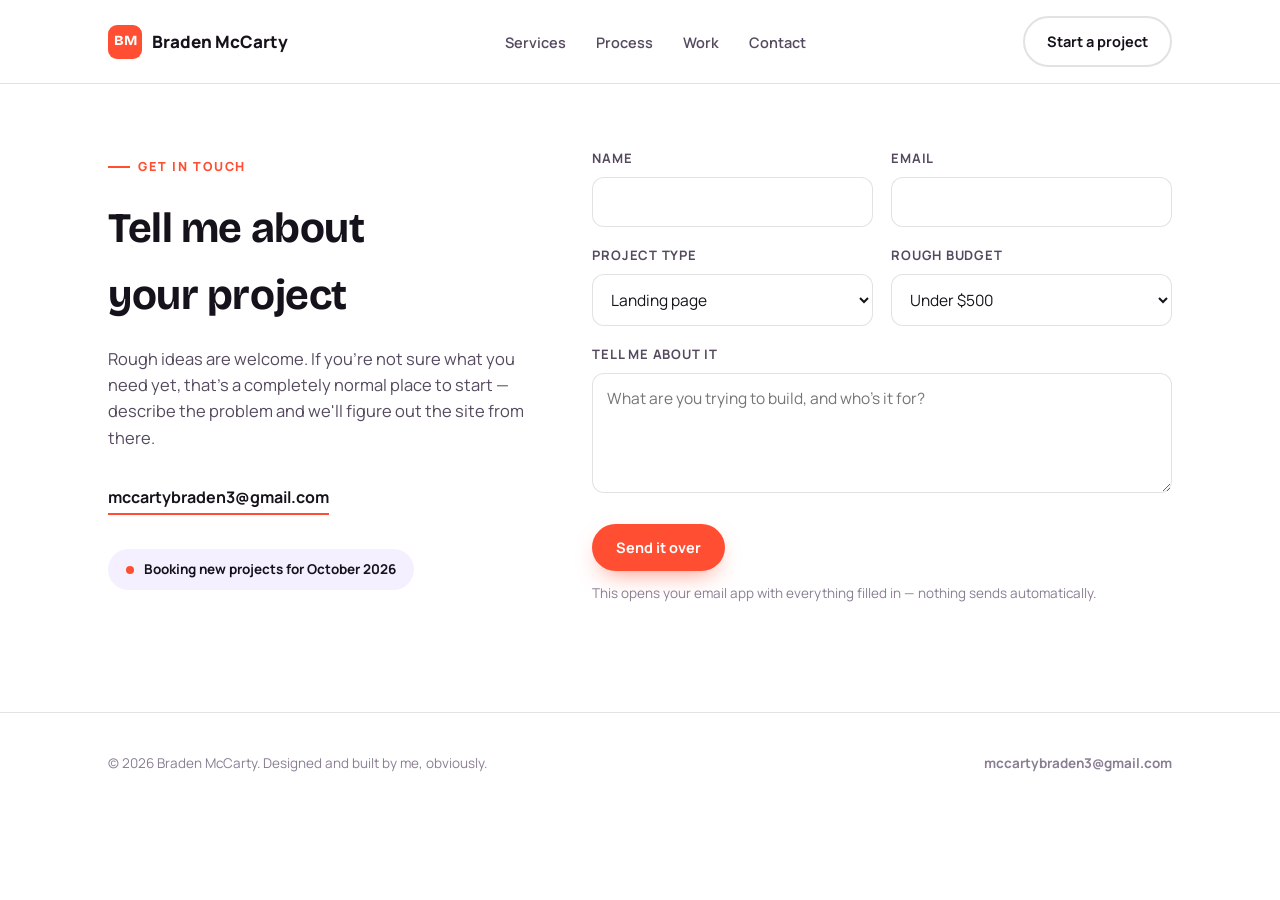
==== contact.html @ 34902991 "Split site into Home, Services, Work, Contact pages" ====
<!DOCTYPE html>
<html lang="en">
<head>
<meta charset="UTF-8">
<meta name="viewport" content="width=device-width, initial-scale=1.0">
<title>Contact — Braden McCarty Web Design</title>
<meta name="description" content="Tell me about your project — rough ideas welcome. Booking new projects for October 2026.">
<link rel="preconnect" href="https://fonts.googleapis.com">
<link rel="stylesheet" href="https://fonts.googleapis.com/css2?family=Bricolage+Grotesque:opsz,wght@12..96,400..800&family=Manrope:wght@400;500;600;700;800&display=swap">
<link rel="stylesheet" href="styles.css">
</head>
<body>

<nav class="nav">
  <div class="nav-row">
    <a href="index.html" class="brand">
      <span class="brand-mark">BM</span>
      Braden McCarty
    </a>
    <ul class="nav-links">
      <li><a href="services.html">Services</a></li>
      <li><a href="index.html#process">Process</a></li>
      <li><a href="work.html">Work</a></li>
      <li><a href="contact.html">Contact</a></li>
    </ul>
    <div class="nav-actions">
      <a href="contact.html" class="btn btn-outline">Start a project</a>
    </div>
    <button class="menu-toggle" aria-label="Open menu" aria-expanded="false" id="menuToggle">
      <svg viewBox="0 0 24 24" fill="none" stroke="currentColor" stroke-width="2" stroke-linecap="round"><line x1="4" y1="7" x2="20" y2="7"/><line x1="4" y1="12" x2="20" y2="12"/><line x1="4" y1="17" x2="20" y2="17"/></svg>
    </button>
  </div>
</nav>

<div class="mobile-menu" id="mobileMenu">
  <div class="mobile-menu-top">
    <span class="brand" style="color:#fff;">
      <span class="brand-mark" style="background:#fff;color:var(--accent-violet);">BM</span>
      Braden McCarty
    </span>
    <button class="mobile-menu-close" aria-label="Close menu" id="menuClose">
      <svg viewBox="0 0 24 24" fill="none" stroke="currentColor" stroke-width="2" stroke-linecap="round"><line x1="5" y1="5" x2="19" y2="19"/><line x1="19" y1="5" x2="5" y2="19"/></svg>
    </button>
  </div>
  <ul class="mobile-menu-links">
    <li><a href="services.html">Services</a></li>
    <li><a href="index.html#process">Process</a></li>
    <li><a href="work.html">Work</a></li>
    <li><a href="contact.html">Contact</a></li>
  </ul>
</div>

<main>

  <section style="padding-top:64px;">
    <div class="wrap contact-grid">
      <div class="contact-side">
        <span class="eyebrow" style="color:var(--accent-flame);">Get in touch</span>
        <h2>Tell me about your project</h2>
        <p>Rough ideas are welcome. If you're not sure what you need yet, that's a completely normal place to start — describe the problem and we'll figure out the site from there.</p>

        <div class="contact-direct">
          <a href="mailto:mccartybraden3@gmail.com">mccartybraden3@gmail.com</a>
        </div>

        <span class="availability"><span class="dot"></span> Booking new projects for October 2026</span>
      </div>

      <form id="contactForm">
        <div class="form-row">
          <div>
            <label for="name">Name</label>
            <input type="text" id="name" name="name" required autocomplete="name">
          </div>
          <div>
            <label for="email">Email</label>
            <input type="email" id="email" name="email" required autocomplete="email">
          </div>
        </div>

        <div class="form-row">
          <div>
            <label for="type">Project type</label>
            <select id="type" name="type">
              <option>Landing page</option>
              <option>Business site</option>
              <option>Custom build</option>
              <option>Not sure yet</option>
            </select>
          </div>
          <div>
            <label for="budget">Rough budget</label>
            <select id="budget" name="budget">
              <option>Under $500</option>
              <option>$500 – $1,500</option>
              <option>$1,500 – $3,000</option>
              <option>Let's talk about it</option>
            </select>
          </div>
        </div>

        <div>
          <label for="message">Tell me about it</label>
          <textarea id="message" name="message" required placeholder="What are you trying to build, and who's it for?"></textarea>
        </div>

        <div class="form-submit">
          <button type="submit" class="btn btn-primary">Send it over</button>
          <span class="form-note">This opens your email app with everything filled in — nothing sends automatically.</span>
        </div>
      </form>
    </div>
  </section>

</main>

<footer>
  <div class="wrap footer-row">
    <span>© 2026 Braden McCarty. Designed and built by me, obviously.</span>
    <a href="mailto:mccartybraden3@gmail.com">mccartybraden3@gmail.com</a>
  </div>
</footer>

<script>
  (function () {
    var toggle = document.getElementById('menuToggle');
    var close = document.getElementById('menuClose');
    var menu = document.getElementById('mobileMenu');

    function openMenu() {
      menu.classList.add('open');
      toggle.setAttribute('aria-expanded', 'true');
    }
    function closeMenu() {
      menu.classList.remove('open');
      toggle.setAttribute('aria-expanded', 'false');
    }

    toggle.addEventListener('click', openMenu);
    close.addEventListener('click', closeMenu);
    menu.querySelectorAll('a').forEach(function (a) {
      a.addEventListener('click', closeMenu);
    });

    var form = document.getElementById('contactForm');
    form.addEventListener('submit', function (e) {
      e.preventDefault();
      var name = form.name.value.trim();
      var email = form.email.value.trim();
      var type = form.type.value;
      var budget = form.budget.value;
      var message = form.message.value.trim();

      var subject = 'New project inquiry from ' + name;
      var body =
        'Name: ' + name + '\n' +
        'Email: ' + email + '\n' +
        'Project type: ' + type + '\n' +
        'Budget: ' + budget + '\n\n' +
        message;

      var mailto = 'mailto:mccartybraden3@gmail.com' +
        '?subject=' + encodeURIComponent(subject) +
        '&body=' + encodeURIComponent(body);

      window.location.href = mailto;
    });
  })();
</script>

</body>
</html>
---- styles.css ----
:root {
    --ground: #ffffff;
    --ink: #16121b;
    --ink-soft: #55495f;
    --ink-faint: #8a7e93;
    --accent-flame: #ff4e32;
    --accent-flame-ink: #ffffff;
    --accent-violet: #5b3df6;
    --accent-violet-ink: #ffffff;
    --accent-lime: #c6ff3d;
    --accent-sun: #ffc933;
    --surface-tint: #f4f0ff;
    --surface-warm: #fff3ec;
    --line: rgba(22, 18, 27, 0.12);
    --card-bg: #ffffff;
    --shadow: rgba(22, 18, 27, 0.14);
  }

  @media (prefers-color-scheme: dark) {
    :root:not([data-theme="light"]) {
      --ground: #14101b;
      --ink: #f6f2ff;
      --ink-soft: #c3b8d1;
      --ink-faint: #8f82a0;
      --accent-flame: #ff6a4d;
      --accent-flame-ink: #16101d;
      --accent-violet: #8c7aff;
      --accent-violet-ink: #14101b;
      --accent-lime: #d4ff6b;
      --accent-sun: #ffd65c;
      --surface-tint: #1e1830;
      --surface-warm: #241a22;
      --line: rgba(246, 242, 255, 0.14);
      --card-bg: #1b1526;
      --shadow: rgba(0, 0, 0, 0.45);
    }
  }

  :root[data-theme="dark"] {
    --ground: #14101b;
    --ink: #f6f2ff;
    --ink-soft: #c3b8d1;
    --ink-faint: #8f82a0;
    --accent-flame: #ff6a4d;
    --accent-flame-ink: #16101d;
    --accent-violet: #8c7aff;
    --accent-violet-ink: #14101b;
    --accent-lime: #d4ff6b;
    --accent-sun: #ffd65c;
    --surface-tint: #1e1830;
    --surface-warm: #241a22;
    --line: rgba(246, 242, 255, 0.14);
    --card-bg: #1b1526;
    --shadow: rgba(0, 0, 0, 0.45);
  }

  * { box-sizing: border-box; }

  html {
    scroll-behavior: smooth;
  }

  body {
    margin: 0;
    background: var(--ground);
    color: var(--ink);
    font-family: "Manrope", ui-sans-serif, system-ui, -apple-system, "Segoe UI", sans-serif;
    font-size: 17px;
    line-height: 1.6;
    -webkit-font-smoothing: antialiased;
  }

  img { max-width: 100%; }

  h1, h2, h3 {
    font-family: "Bricolage Grotesque", "Manrope", ui-sans-serif, system-ui, sans-serif;
    text-wrap: balance;
    margin: 0;
    letter-spacing: -0.01em;
  }

  a { color: inherit; }

  .wrap {
    max-width: 1120px;
    margin: 0 auto;
    padding: 0 28px;
  }

  .eyebrow {
    display: inline-flex;
    align-items: center;
    gap: 8px;
    text-transform: uppercase;
    font-size: 12.5px;
    font-weight: 800;
    letter-spacing: 0.14em;
    margin-bottom: 18px;
  }
  .eyebrow::before {
    content: "";
    width: 22px;
    height: 2px;
    background: currentColor;
    display: inline-block;
  }

  /* ---------- nav ---------- */
  .nav {
    position: sticky;
    top: 0;
    z-index: 50;
    background: color-mix(in srgb, var(--ground) 88%, transparent);
    backdrop-filter: blur(10px);
    border-bottom: 1px solid var(--line);
  }
  .nav-row {
    display: flex;
    align-items: center;
    justify-content: space-between;
    padding: 16px 28px;
    max-width: 1120px;
    margin: 0 auto;
  }
  .brand {
    display: flex;
    align-items: center;
    gap: 10px;
    text-decoration: none;
    font-weight: 800;
    font-size: 17px;
    color: var(--ink);
  }
  .brand-mark {
    width: 34px;
    height: 34px;
    border-radius: 9px;
    background: var(--accent-flame);
    color: var(--accent-flame-ink);
    display: grid;
    place-items: center;
    font-family: "Bricolage Grotesque", sans-serif;
    font-weight: 800;
    font-size: 14px;
    flex: none;
  }
  .nav-links {
    display: flex;
    align-items: center;
    gap: 30px;
    list-style: none;
    margin: 0;
    padding: 0;
  }
  .nav-links a {
    text-decoration: none;
    font-weight: 600;
    font-size: 14.5px;
    color: var(--ink-soft);
    transition: color 0.15s ease;
  }
  .nav-links a:hover { color: var(--ink); }
  .nav-actions { display: flex; align-items: center; gap: 18px; }

  .btn {
    display: inline-flex;
    align-items: center;
    justify-content: center;
    gap: 8px;
    padding: 12px 22px;
    border-radius: 999px;
    font-weight: 700;
    font-size: 14.5px;
    text-decoration: none;
    border: 2px solid transparent;
    cursor: pointer;
    transition: transform 0.15s ease, box-shadow 0.15s ease, background 0.15s ease, color 0.15s ease;
    font-family: inherit;
  }
  .btn:hover { transform: translateY(-2px); }
  .btn-primary {
    background: var(--accent-flame);
    color: var(--accent-flame-ink);
    box-shadow: 0 10px 24px -10px color-mix(in srgb, var(--accent-flame) 70%, transparent);
  }
  .btn-primary:hover { box-shadow: 0 14px 30px -10px color-mix(in srgb, var(--accent-flame) 80%, transparent); }
  .btn-ghost-light {
    background: transparent;
    color: #ffffff;
    border-color: rgba(255, 255, 255, 0.5);
  }
  .btn-ghost-light:hover { border-color: #fff; background: rgba(255,255,255,0.08); }
  .btn-outline {
    background: transparent;
    color: var(--ink);
    border-color: var(--line);
  }
  .btn-outline:hover { border-color: var(--ink); }

  .menu-toggle {
    display: none;
    background: none;
    border: none;
    cursor: pointer;
    padding: 8px;
    color: var(--ink);
  }
  .menu-toggle svg { display: block; width: 24px; height: 24px; }

  .mobile-menu {
    display: none;
    position: fixed;
    inset: 0;
    z-index: 60;
    background: var(--accent-violet);
    color: var(--accent-violet-ink);
    flex-direction: column;
    padding: 24px 28px;
  }
  .mobile-menu.open { display: flex; }
  .mobile-menu-top {
    display: flex;
    justify-content: space-between;
    align-items: center;
  }
  .mobile-menu-close {
    background: none;
    border: none;
    color: inherit;
    cursor: pointer;
    padding: 8px;
  }
  .mobile-menu-links {
    list-style: none;
    padding: 0;
    margin: 48px 0 0;
    display: flex;
    flex-direction: column;
    gap: 26px;
  }
  .mobile-menu-links a {
    text-decoration: none;
    color: inherit;
    font-family: "Bricolage Grotesque", sans-serif;
    font-size: 34px;
    font-weight: 700;
  }

  @media (max-width: 780px) {
    .nav-links { display: none; }
    .nav-actions .btn-outline { display: none; }
    .menu-toggle { display: inline-flex; }
  }

  /* ---------- section base ---------- */
  section { padding: 108px 0; position: relative; }
  .section-warm { background: var(--surface-warm); }
  .section-tint { background: var(--surface-tint); }

  .section-head {
    max-width: 620px;
    margin: 0 0 56px;
  }
  .section-head h2 { font-size: clamp(30px, 4vw, 44px); font-weight: 700; }
  .section-head p { color: var(--ink-soft); font-size: 17.5px; margin-top: 14px; }

  /* ---------- hero ---------- */
  .hero {
    background: var(--accent-violet);
    color: #ffffff;
    padding: 84px 0 96px;
    overflow: hidden;
    position: relative;
  }
  .hero .wrap { position: relative; z-index: 2; }
  .hero-shape {
    position: absolute;
    border-radius: 50%;
    filter: blur(0px);
    opacity: 0.9;
  }
  .hero-shape.s1 {
    width: 420px; height: 420px;
    background: color-mix(in srgb, #ffffff 14%, transparent);
    top: -160px; right: -120px;
    animation: float-a 14s ease-in-out infinite;
  }
  .hero-shape.s2 {
    width: 220px; height: 220px;
    background: var(--accent-lime);
    opacity: 0.9;
    bottom: -80px; right: 12%;
    border-radius: 38% 62% 55% 45% / 45% 40% 60% 55%;
    animation: float-b 11s ease-in-out infinite;
  }
  .hero-shape.s3 {
    width: 140px; height: 140px;
    background: var(--accent-sun);
    top: 18%; right: 4%;
    border-radius: 42% 58% 62% 38% / 40% 45% 55% 60%;
    animation: float-a 9s ease-in-out infinite reverse;
  }
  @keyframes float-a {
    0%, 100% { transform: translateY(0) translateX(0); }
    50% { transform: translateY(24px) translateX(-14px); }
  }
  @keyframes float-b {
    0%, 100% { transform: translateY(0) rotate(0deg); }
    50% { transform: translateY(-18px) rotate(8deg); }
  }
  @media (prefers-reduced-motion: reduce) {
    .hero-shape { animation: none !important; }
  }

  .hero-badge {
    display: inline-flex;
    align-items: center;
    gap: 9px;
    background: rgba(255,255,255,0.14);
    border: 1px solid rgba(255,255,255,0.28);
    padding: 8px 16px 8px 10px;
    border-radius: 999px;
    font-size: 13.5px;
    font-weight: 700;
    margin-bottom: 30px;
  }
  .hero-badge .dot {
    width: 8px; height: 8px; border-radius: 50%;
    background: var(--accent-lime);
    flex: none;
  }

  .hero h1 {
    font-size: clamp(38px, 6vw, 68px);
    font-weight: 700;
    line-height: 1.06;
    max-width: 16ch;
  }
  .hero-sub {
    margin-top: 24px;
    font-size: 19px;
    max-width: 46ch;
    color: rgba(255,255,255,0.86);
  }
  .hero-ctas {
    display: flex;
    gap: 14px;
    flex-wrap: wrap;
    margin-top: 36px;
  }

  /* ---------- services ---------- */
  .services-grid {
    display: grid;
    grid-template-columns: repeat(3, 1fr);
    gap: 24px;
  }
  @media (max-width: 900px) {
    .services-grid { grid-template-columns: 1fr; }
  }
  .service-card {
    background: var(--card-bg);
    border: 1px solid var(--line);
    border-radius: 20px;
    padding: 32px 28px;
    display: flex;
    flex-direction: column;
    gap: 18px;
  }
  .service-card .tag {
    width: 46px; height: 46px;
    border-radius: 13px;
    display: grid;
    place-items: center;
    font-family: "Bricolage Grotesque", sans-serif;
    font-weight: 800;
    font-size: 15px;
    color: #16121b;
  }
  .service-card h3 { font-size: 22px; font-weight: 700; }
  .service-card p { color: var(--ink-soft); font-size: 15.5px; margin: 0; }
  .service-card ul {
    list-style: none;
    padding: 0;
    margin: 4px 0 0;
    display: flex;
    flex-direction: column;
    gap: 9px;
  }
  .service-card li {
    font-size: 14.5px;
    color: var(--ink-soft);
    display: flex;
    gap: 9px;
    align-items: baseline;
  }
  .service-card li::before {
    content: "";
    width: 6px; height: 6px;
    border-radius: 50%;
    background: var(--accent-flame);
    flex: none;
    transform: translateY(-2px);
  }
  .service-quote-link {
    margin-top: auto;
    font-weight: 700;
    font-size: 14.5px;
    text-decoration: none;
    display: inline-flex;
    align-items: center;
    gap: 6px;
    color: var(--ink);
    padding-top: 6px;
  }
  .service-quote-link svg { width: 15px; height: 15px; transition: transform 0.15s ease; }
  .service-quote-link:hover svg { transform: translateX(3px); }

  .services-footer {
    margin-top: 44px;
    display: flex;
    align-items: center;
    justify-content: space-between;
    gap: 24px;
    flex-wrap: wrap;
    border-top: 1px solid var(--line);
    padding-top: 32px;
  }
  .services-footer p { margin: 0; color: var(--ink-soft); max-width: 46ch; font-size: 15.5px; }

  /* ---------- process ---------- */
  .process-list {
    display: grid;
    gap: 0;
  }
  .process-step {
    display: grid;
    grid-template-columns: 90px 1fr;
    gap: 24px;
    padding: 30px 0;
    border-top: 1px solid var(--line);
  }
  .process-step:last-child { border-bottom: 1px solid var(--line); }
  .process-num {
    font-family: "Bricolage Grotesque", sans-serif;
    font-size: 15px;
    font-weight: 800;
    color: var(--accent-flame);
    padding-top: 2px;
  }
  .process-step h3 { font-size: 21px; font-weight: 700; margin-bottom: 8px; }
  .process-step p { margin: 0; color: var(--ink-soft); font-size: 15.5px; max-width: 56ch; }

  /* ---------- work / portfolio ---------- */
  .work-grid {
    display: grid;
    grid-template-columns: repeat(3, 1fr);
    gap: 24px;
  }
  @media (max-width: 900px) {
    .work-grid { grid-template-columns: 1fr; }
  }
  .work-card {
    background: var(--card-bg);
    border: 1px solid var(--line);
    border-radius: 20px;
    overflow: hidden;
    box-shadow: 0 18px 34px -22px var(--shadow);
  }
  .mock {
    padding: 16px;
  }
  .mock-chrome {
    display: flex;
    gap: 5px;
    margin-bottom: 12px;
  }
  .mock-chrome span {
    width: 7px; height: 7px; border-radius: 50%;
    background: var(--line);
  }
  .mock-body {
    border-radius: 10px;
    padding: 18px 14px;
    height: 148px;
    display: flex;
    flex-direction: column;
    gap: 8px;
    justify-content: center;
  }
  .mock-bar { height: 9px; border-radius: 5px; background: rgba(255,255,255,0.55); }
  .mock-bar.w60 { width: 60%; }
  .mock-bar.w80 { width: 80%; }
  .mock-bar.w40 { width: 40%; height: 16px; margin-bottom: 4px; }
  .mock-chip { width: 64px; height: 22px; border-radius: 999px; background: rgba(255,255,255,0.7); margin-top: 6px; }
  .work-info { padding: 4px 24px 26px; }
  .work-info h3 { font-size: 18px; font-weight: 700; margin-bottom: 6px; }
  .work-info p { margin: 0; color: var(--ink-soft); font-size: 14.5px; }

  .work-note {
    margin-top: 44px;
    background: var(--card-bg);
    border: 1px dashed var(--line);
    border-radius: 18px;
    padding: 26px 28px;
    display: flex;
    align-items: center;
    justify-content: space-between;
    gap: 20px;
    flex-wrap: wrap;
  }
  .work-note p { margin: 0; color: var(--ink-soft); max-width: 50ch; font-size: 15px; }

  /* ---------- contact ---------- */
  .contact-grid {
    display: grid;
    grid-template-columns: 0.85fr 1.15fr;
    gap: 56px;
  }
  @media (max-width: 860px) {
    .contact-grid { grid-template-columns: 1fr; gap: 40px; }
  }
  .contact-side h2 { font-size: clamp(30px, 4vw, 42px); font-weight: 700; }
  .contact-side p { color: var(--ink-soft); margin-top: 16px; font-size: 16.5px; max-width: 42ch; }
  .contact-direct {
    margin-top: 34px;
    display: flex;
    flex-direction: column;
    gap: 14px;
  }
  .contact-direct a {
    text-decoration: none;
    font-weight: 700;
    font-size: 16px;
    display: inline-flex;
    align-items: center;
    gap: 8px;
    color: var(--ink);
    width: fit-content;
    border-bottom: 2px solid var(--accent-flame);
    padding-bottom: 2px;
  }
  .availability {
    margin-top: 34px;
    display: inline-flex;
    align-items: center;
    gap: 10px;
    background: var(--surface-tint);
    border-radius: 999px;
    padding: 10px 18px;
    font-size: 13.5px;
    font-weight: 700;
  }
  .availability .dot {
    width: 8px; height: 8px; border-radius: 50%;
    background: var(--accent-flame);
  }

  form {
    display: grid;
    gap: 18px;
  }
  .form-row { display: grid; gap: 18px; grid-template-columns: 1fr 1fr; }
  @media (max-width: 560px) { .form-row { grid-template-columns: 1fr; } }
  label {
    font-size: 13px;
    font-weight: 700;
    text-transform: uppercase;
    letter-spacing: 0.06em;
    color: var(--ink-soft);
    display: block;
    margin-bottom: 8px;
  }
  input, select, textarea {
    width: 100%;
    font-family: inherit;
    font-size: 15.5px;
    color: var(--ink);
    background: var(--card-bg);
    border: 1.5px solid var(--line);
    border-radius: 12px;
    padding: 13px 14px;
  }
  input:focus, select:focus, textarea:focus,
  a:focus-visible, button:focus-visible {
    outline: 2.5px solid var(--accent-violet);
    outline-offset: 2px;
  }
  textarea { resize: vertical; min-height: 120px; }
  .form-note { font-size: 13.5px; color: var(--ink-faint); margin-top: -4px; }
  .form-submit {
    display: flex;
    align-items: center;
    gap: 16px;
    flex-wrap: wrap;
    margin-top: 6px;
  }

  /* ---------- footer ---------- */
  footer {
    padding: 40px 0;
    border-top: 1px solid var(--line);
  }
  .footer-row {
    display: flex;
    align-items: center;
    justify-content: space-between;
    gap: 16px;
    flex-wrap: wrap;
    font-size: 13.5px;
    color: var(--ink-faint);
  }
  .footer-row a { text-decoration: none; color: var(--ink-faint); font-weight: 700; }
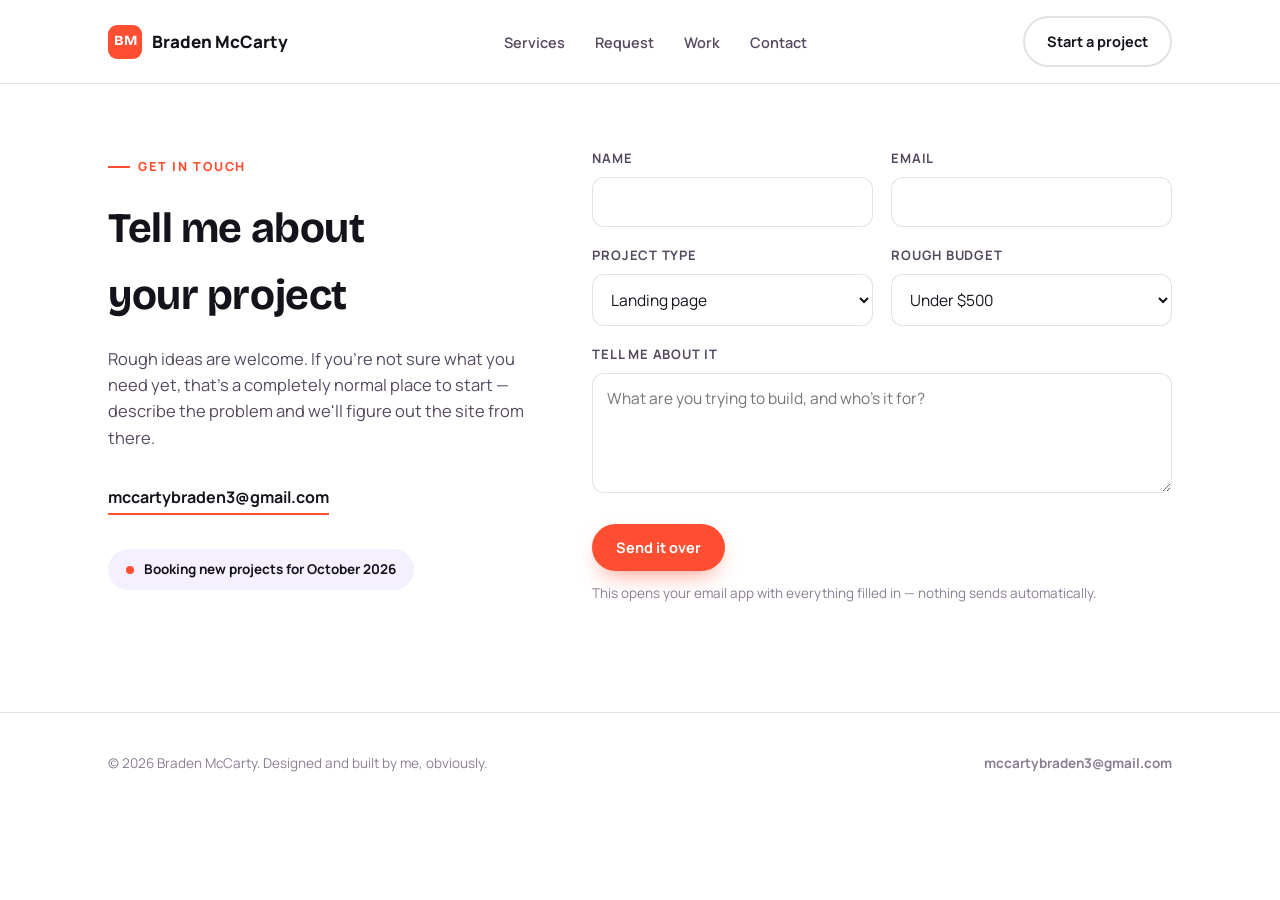
==== commit 930335a8: "Add submit-a-request section with SMS link" ====
--- a/contact.html
+++ b/contact.html
@@ -19,7 +19,7 @@
     </a>
     <ul class="nav-links">
       <li><a href="services.html">Services</a></li>
-      <li><a href="index.html#process">Process</a></li>
+      <li><a href="index.html#request">Request</a></li>
       <li><a href="work.html">Work</a></li>
       <li><a href="contact.html">Contact</a></li>
     </ul>
@@ -44,7 +44,7 @@
   </div>
   <ul class="mobile-menu-links">
     <li><a href="services.html">Services</a></li>
-    <li><a href="index.html#process">Process</a></li>
+    <li><a href="index.html#request">Request</a></li>
     <li><a href="work.html">Work</a></li>
     <li><a href="contact.html">Contact</a></li>
   </ul>
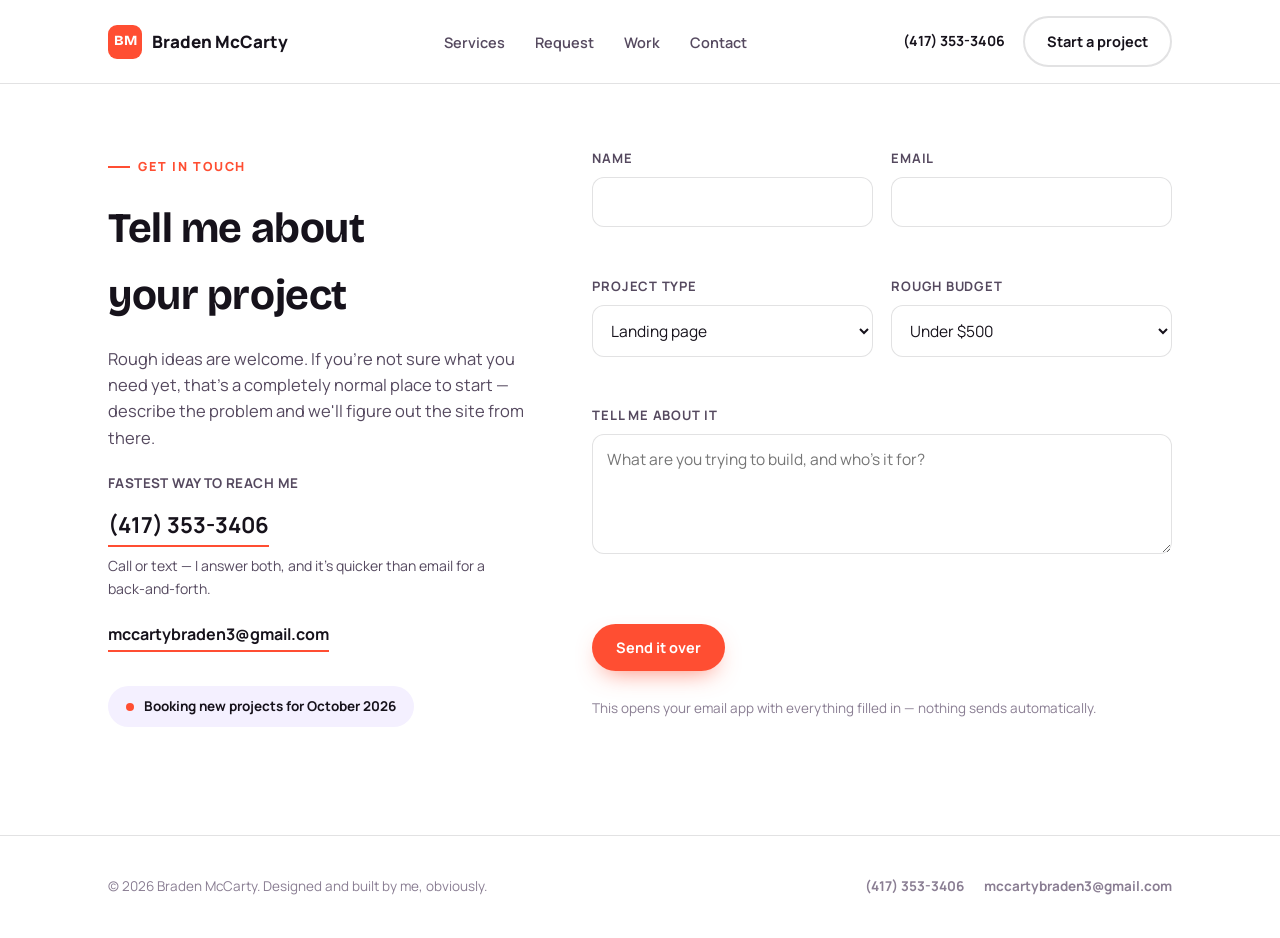
==== commit 5fdad324: "Add Humanis to portfolio, make phone number prominent site-wide" ====
--- a/contact.html
+++ b/contact.html
@@ -24,6 +24,7 @@
       <li><a href="contact.html">Contact</a></li>
     </ul>
     <div class="nav-actions">
+      <a href="tel:+14173533406" style="font-weight:700;font-size:14px;color:var(--ink);text-decoration:none;">(417) 353-3406</a>
       <a href="contact.html" class="btn btn-outline">Start a project</a>
     </div>
     <button class="menu-toggle" aria-label="Open menu" aria-expanded="false" id="menuToggle">
@@ -59,7 +60,13 @@
         <h2>Tell me about your project</h2>
         <p>Rough ideas are welcome. If you're not sure what you need yet, that's a completely normal place to start — describe the problem and we'll figure out the site from there.</p>
 
-        <div class="contact-direct">
+        <p style="margin-top:22px;font-weight:700;font-size:13.5px;text-transform:uppercase;letter-spacing:0.03em;color:var(--ink-soft);">Fastest way to reach me</p>
+        <div class="contact-direct" style="margin-top:10px;">
+          <a href="tel:+14173533406" style="font-size:22px;">(417) 353-3406</a>
+        </div>
+        <p style="margin-top:8px;color:var(--ink-soft);font-size:14px;">Call or text — I answer both, and it's quicker than email for a back-and-forth.</p>
+
+        <div class="contact-direct" style="margin-top:22px;">
           <a href="mailto:mccartybraden3@gmail.com">mccartybraden3@gmail.com</a>
         </div>
 
@@ -113,11 +120,13 @@
   </section>
 
 </main>
-
 <footer>
   <div class="wrap footer-row">
     <span>© 2026 Braden McCarty. Designed and built by me, obviously.</span>
-    <a href="mailto:mccartybraden3@gmail.com">mccartybraden3@gmail.com</a>
+    <div style="display:flex;gap:20px;flex-wrap:wrap;">
+      <a href="tel:+14173533406">(417) 353-3406</a>
+      <a href="mailto:mccartybraden3@gmail.com">mccartybraden3@gmail.com</a>
+    </div>
   </div>
 </footer>
 
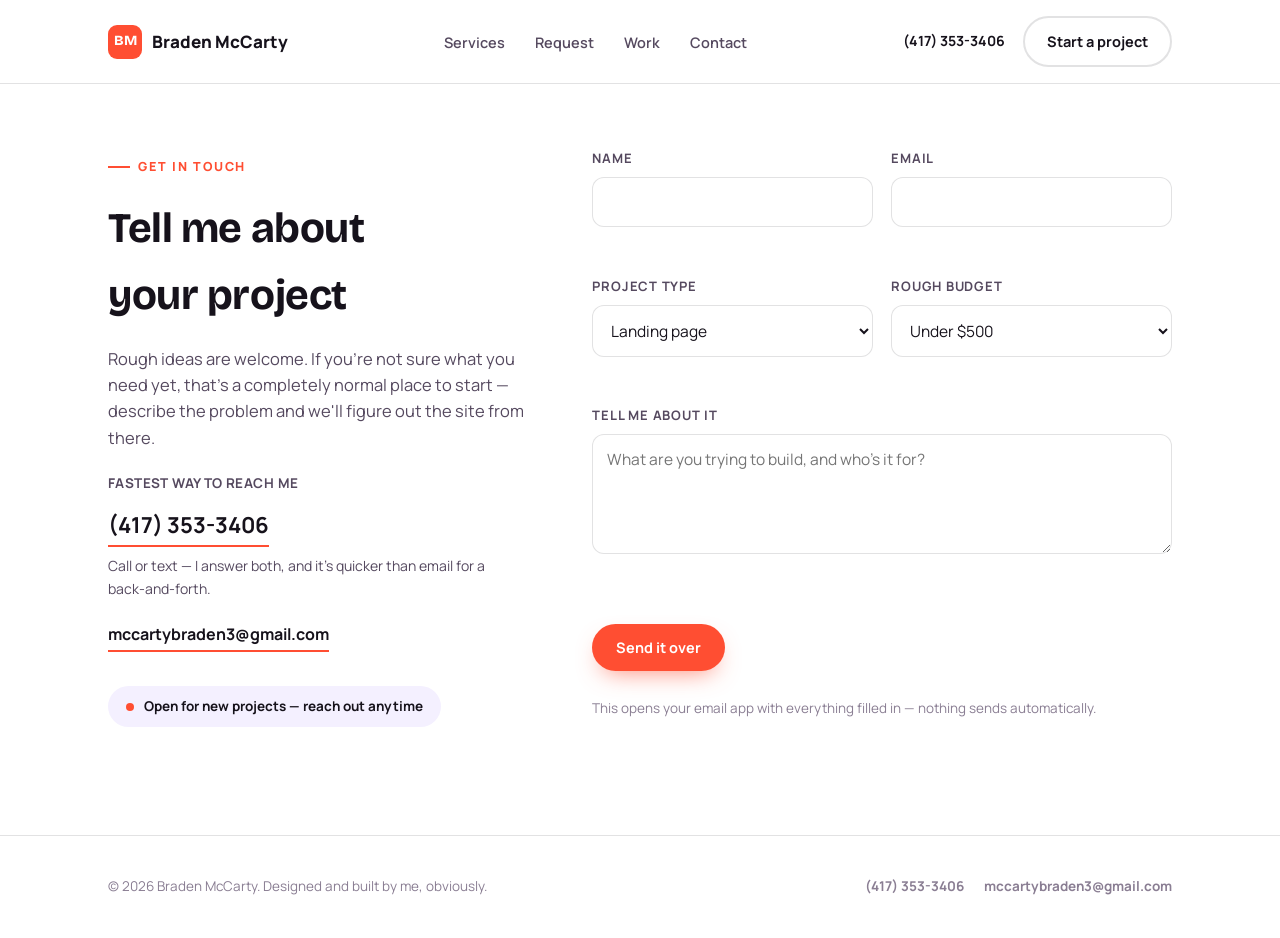
==== commit 99aef8cd: "Remove October booking date, now open 24/7" ====
--- a/contact.html
+++ b/contact.html
@@ -4,7 +4,7 @@
 <meta charset="UTF-8">
 <meta name="viewport" content="width=device-width, initial-scale=1.0">
 <title>Contact — Braden McCarty Web Design</title>
-<meta name="description" content="Tell me about your project — rough ideas welcome. Booking new projects for October 2026.">
+<meta name="description" content="Tell me about your project — rough ideas welcome. Open for new projects.">
 <link rel="preconnect" href="https://fonts.googleapis.com">
 <link rel="stylesheet" href="https://fonts.googleapis.com/css2?family=Bricolage+Grotesque:opsz,wght@12..96,400..800&family=Manrope:wght@400;500;600;700;800&display=swap">
 <link rel="stylesheet" href="styles.css">
@@ -70,7 +70,7 @@
           <a href="mailto:mccartybraden3@gmail.com">mccartybraden3@gmail.com</a>
         </div>
 
-        <span class="availability"><span class="dot"></span> Booking new projects for October 2026</span>
+        <span class="availability"><span class="dot"></span> Open for new projects — reach out anytime</span>
       </div>
 
       <form id="contactForm">
